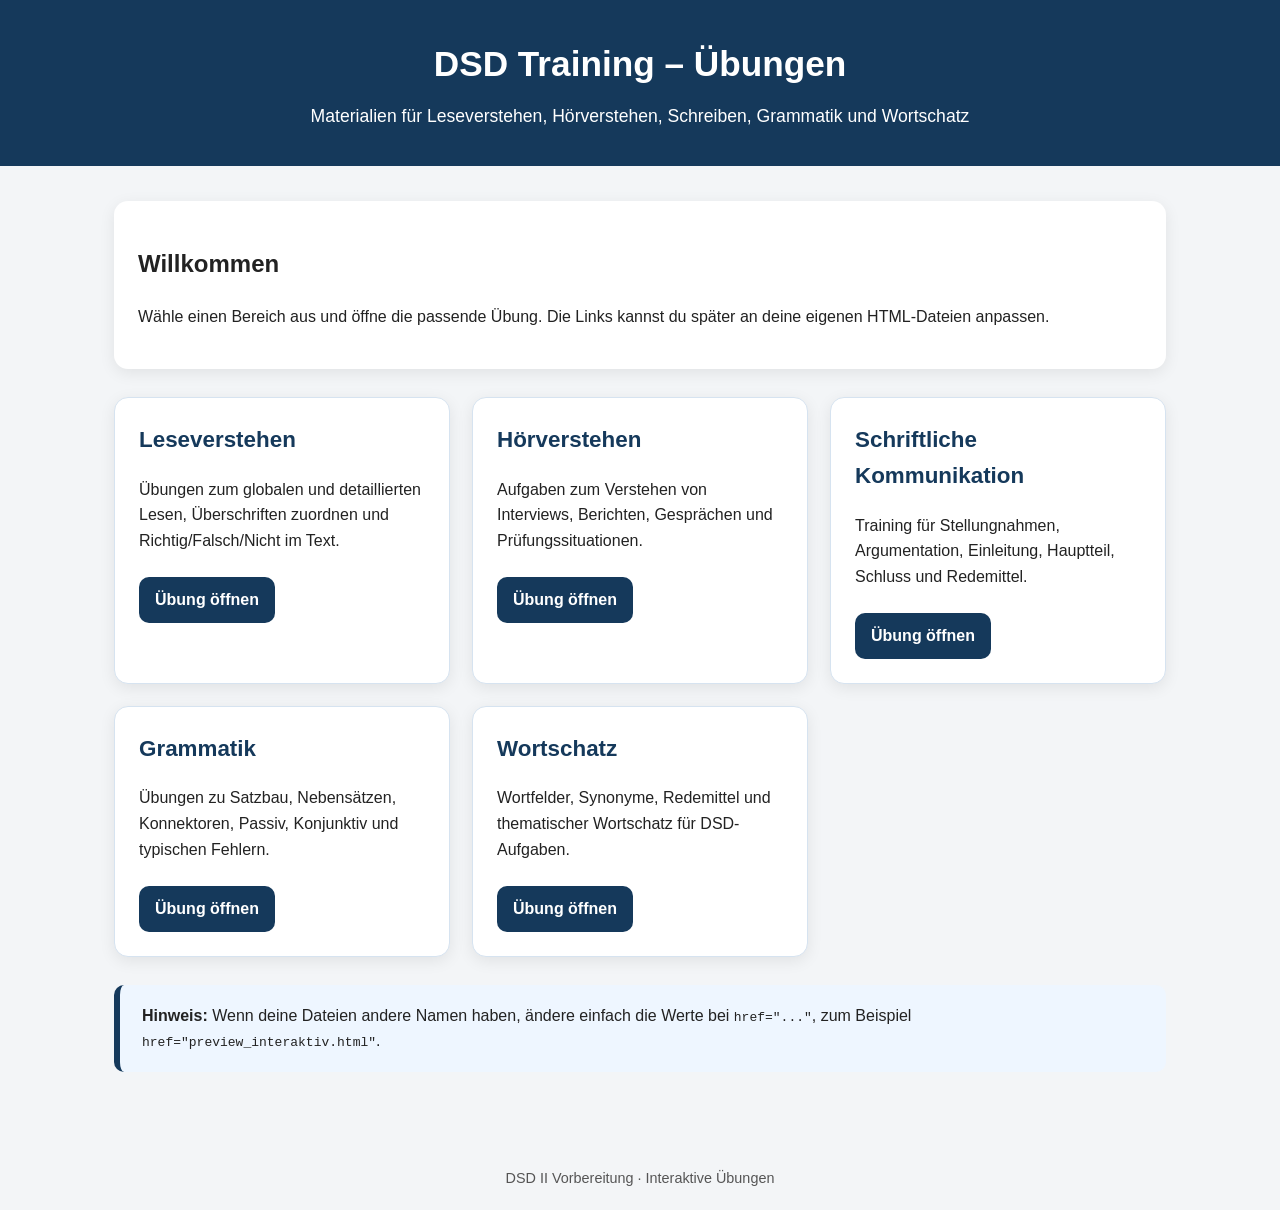
==== index.html @ 5b8ae86b "Add files via upload" ====
<!DOCTYPE html>
<html lang="de">
<head>
  <meta charset="UTF-8" />
  <meta name="viewport" content="width=device-width, initial-scale=1.0" />
  <title>DSD Training – Übungen</title>
  <style>
    :root {
      --blue: #15395b;
      --light-blue: #eef6ff;
      --border: #d6e3f0;
      --text: #222;
      --bg: #f3f5f7;
      --white: #ffffff;
    }

    * {
      box-sizing: border-box;
    }

    body {
      margin: 0;
      font-family: Arial, sans-serif;
      background: var(--bg);
      color: var(--text);
      line-height: 1.6;
    }

    header {
      background: var(--blue);
      color: white;
      padding: 36px 40px;
      text-align: center;
    }

    header h1 {
      margin: 0;
      font-size: 2.2rem;
    }

    header p {
      margin: 10px 0 0;
      font-size: 1.1rem;
    }

    main {
      max-width: 1100px;
      margin: 35px auto;
      padding: 0 24px 40px;
    }

    .intro {
      background: white;
      border-radius: 14px;
      padding: 24px;
      margin-bottom: 28px;
      box-shadow: 0 4px 16px rgba(0,0,0,0.08);
    }

    .grid {
      display: grid;
      grid-template-columns: repeat(auto-fit, minmax(250px, 1fr));
      gap: 22px;
    }

    .card {
      background: white;
      border-radius: 14px;
      padding: 24px;
      border: 1px solid var(--border);
      box-shadow: 0 4px 16px rgba(0,0,0,0.08);
      transition: transform 0.2s ease, box-shadow 0.2s ease;
    }

    .card:hover {
      transform: translateY(-4px);
      box-shadow: 0 8px 22px rgba(0,0,0,0.12);
    }

    .card h2 {
      margin-top: 0;
      color: var(--blue);
      font-size: 1.4rem;
    }

    .card p {
      min-height: 75px;
    }

    .button {
      display: inline-block;
      background: var(--blue);
      color: white;
      text-decoration: none;
      padding: 10px 16px;
      border-radius: 10px;
      font-weight: bold;
      margin-top: 8px;
    }

    .button:hover {
      background: #0f2b45;
    }

    .note {
      margin-top: 28px;
      padding: 18px 22px;
      background: var(--light-blue);
      border-left: 6px solid var(--blue);
      border-radius: 10px;
    }

    footer {
      text-align: center;
      color: #555;
      padding: 20px;
      font-size: 0.9rem;
    }

    @media print {
      body {
        background: white;
      }

      .card, .intro {
        box-shadow: none;
      }

      .button {
        display: none;
      }
    }
  </style>
</head>

<body>
  <header>
    <h1>DSD Training – Übungen</h1>
    <p>Materialien für Leseverstehen, Hörverstehen, Schreiben, Grammatik und Wortschatz</p>
  </header>

  <main>
    <section class="intro">
      <h2>Willkommen</h2>
      <p>
        Wähle einen Bereich aus und öffne die passende Übung. 
        Die Links kannst du später an deine eigenen HTML-Dateien anpassen.
      </p>
    </section>

    <section class="grid">
      <div class="card">
        <h2>Leseverstehen</h2>
        <p>Übungen zum globalen und detaillierten Lesen, Überschriften zuordnen und Richtig/Falsch/Nicht im Text.</p>
        <a class="button" href="leseverstehen.html">Übung öffnen</a>
      </div>

      <div class="card">
        <h2>Hörverstehen</h2>
        <p>Aufgaben zum Verstehen von Interviews, Berichten, Gesprächen und Prüfungssituationen.</p>
        <a class="button" href="hoerverstehen.html">Übung öffnen</a>
      </div>

      <div class="card">
        <h2>Schriftliche Kommunikation</h2>
        <p>Training für Stellungnahmen, Argumentation, Einleitung, Hauptteil, Schluss und Redemittel.</p>
        <a class="button" href="schriftliche-kommunikation.html">Übung öffnen</a>
      </div>

      <div class="card">
        <h2>Grammatik</h2>
        <p>Übungen zu Satzbau, Nebensätzen, Konnektoren, Passiv, Konjunktiv und typischen Fehlern.</p>
        <a class="button" href="grammatik.html">Übung öffnen</a>
      </div>

      <div class="card">
        <h2>Wortschatz</h2>
        <p>Wortfelder, Synonyme, Redemittel und thematischer Wortschatz für DSD-Aufgaben.</p>
        <a class="button" href="wortschatz.html">Übung öffnen</a>
      </div>
    </section>

    <section class="note">
      <strong>Hinweis:</strong> Wenn deine Dateien andere Namen haben, ändere einfach die Werte bei 
      <code>href="..."</code>, zum Beispiel <code>href="preview_interaktiv.html"</code>.
    </section>
  </main>

  <footer>
    DSD II Vorbereitung · Interaktive Übungen
  </footer>
</body>
</html>
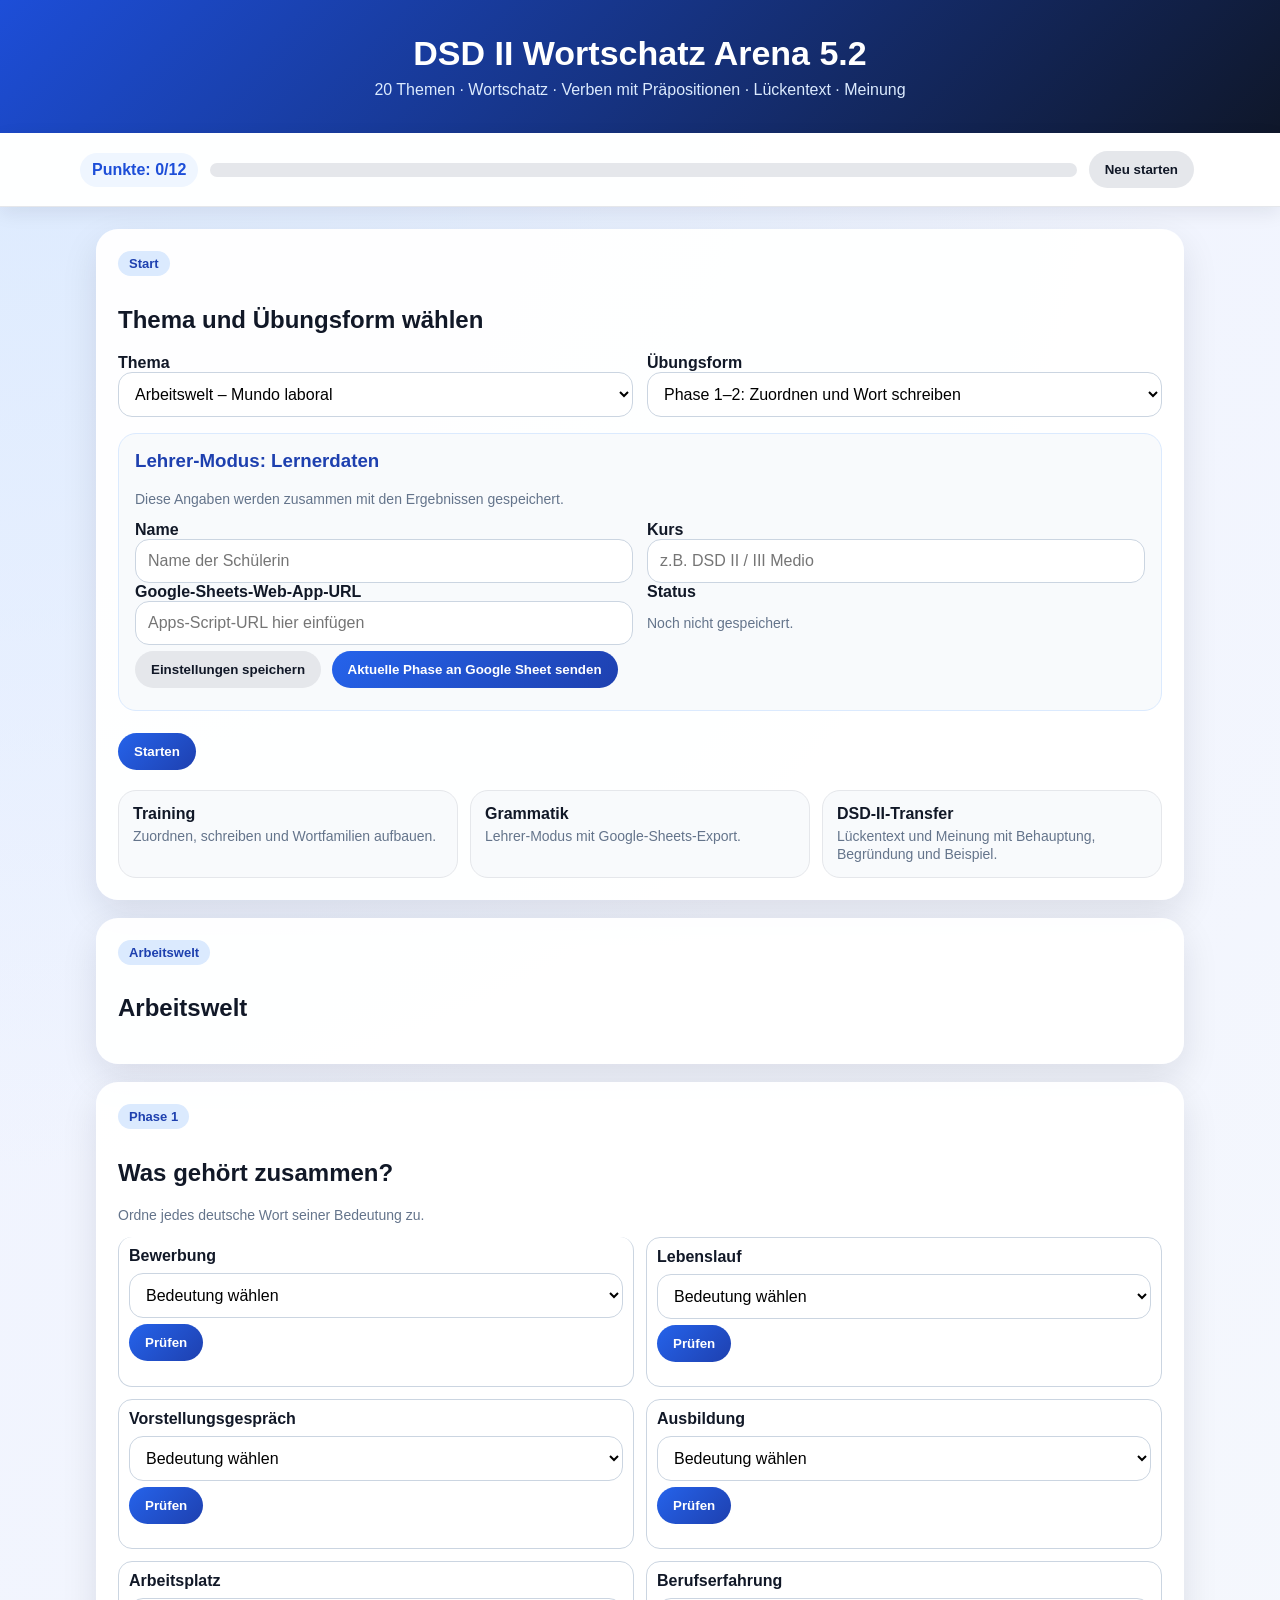
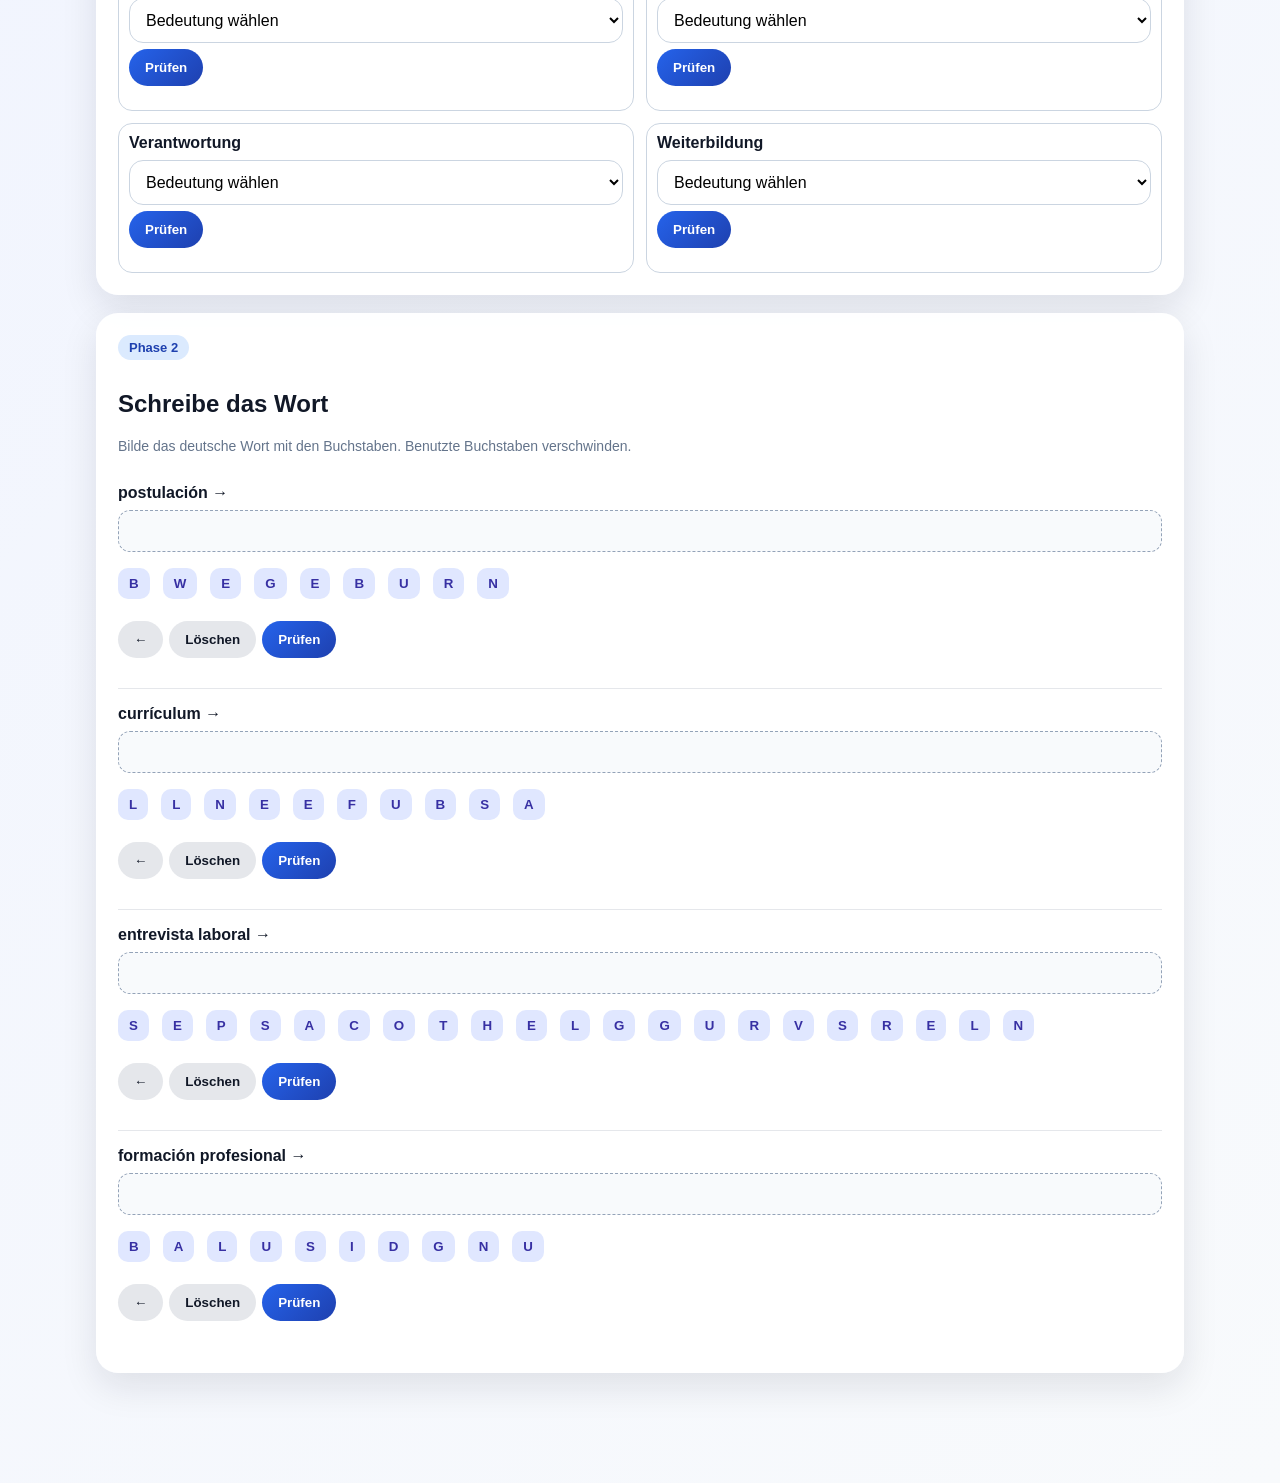
==== commit 3fc219c9: "trainer" ====
--- a/index.html
+++ b/index.html
@@ -1,193 +1,47 @@
 <!DOCTYPE html>
 <html lang="de">
 <head>
-  <meta charset="UTF-8" />
-  <meta name="viewport" content="width=device-width, initial-scale=1.0" />
-  <title>DSD Training – Übungen</title>
-  <style>
-    :root {
-      --blue: #15395b;
-      --light-blue: #eef6ff;
-      --border: #d6e3f0;
-      --text: #222;
-      --bg: #f3f5f7;
-      --white: #ffffff;
-    }
-
-    * {
-      box-sizing: border-box;
-    }
-
-    body {
-      margin: 0;
-      font-family: Arial, sans-serif;
-      background: var(--bg);
-      color: var(--text);
-      line-height: 1.6;
-    }
-
-    header {
-      background: var(--blue);
-      color: white;
-      padding: 36px 40px;
-      text-align: center;
-    }
-
-    header h1 {
-      margin: 0;
-      font-size: 2.2rem;
-    }
-
-    header p {
-      margin: 10px 0 0;
-      font-size: 1.1rem;
-    }
-
-    main {
-      max-width: 1100px;
-      margin: 35px auto;
-      padding: 0 24px 40px;
-    }
-
-    .intro {
-      background: white;
-      border-radius: 14px;
-      padding: 24px;
-      margin-bottom: 28px;
-      box-shadow: 0 4px 16px rgba(0,0,0,0.08);
-    }
-
-    .grid {
-      display: grid;
-      grid-template-columns: repeat(auto-fit, minmax(250px, 1fr));
-      gap: 22px;
-    }
-
-    .card {
-      background: white;
-      border-radius: 14px;
-      padding: 24px;
-      border: 1px solid var(--border);
-      box-shadow: 0 4px 16px rgba(0,0,0,0.08);
-      transition: transform 0.2s ease, box-shadow 0.2s ease;
-    }
-
-    .card:hover {
-      transform: translateY(-4px);
-      box-shadow: 0 8px 22px rgba(0,0,0,0.12);
-    }
-
-    .card h2 {
-      margin-top: 0;
-      color: var(--blue);
-      font-size: 1.4rem;
-    }
-
-    .card p {
-      min-height: 75px;
-    }
-
-    .button {
-      display: inline-block;
-      background: var(--blue);
-      color: white;
-      text-decoration: none;
-      padding: 10px 16px;
-      border-radius: 10px;
-      font-weight: bold;
-      margin-top: 8px;
-    }
-
-    .button:hover {
-      background: #0f2b45;
-    }
-
-    .note {
-      margin-top: 28px;
-      padding: 18px 22px;
-      background: var(--light-blue);
-      border-left: 6px solid var(--blue);
-      border-radius: 10px;
-    }
-
-    footer {
-      text-align: center;
-      color: #555;
-      padding: 20px;
-      font-size: 0.9rem;
-    }
-
-    @media print {
-      body {
-        background: white;
-      }
-
-      .card, .intro {
-        box-shadow: none;
-      }
-
-      .button {
-        display: none;
-      }
-    }
-  </style>
+<meta charset="UTF-8"><meta name="viewport" content="width=device-width, initial-scale=1.0">
+<title>DSD II Wortschatz Arena 5.2</title>
+<link rel="stylesheet" href="css/style.css">
 </head>
-
 <body>
-  <header>
-    <h1>DSD Training – Übungen</h1>
-    <p>Materialien für Leseverstehen, Hörverstehen, Schreiben, Grammatik und Wortschatz</p>
-  </header>
-
-  <main>
-    <section class="intro">
-      <h2>Willkommen</h2>
-      <p>
-        Wähle einen Bereich aus und öffne die passende Übung. 
-        Die Links kannst du später an deine eigenen HTML-Dateien anpassen.
-      </p>
-    </section>
-
-    <section class="grid">
-      <div class="card">
-        <h2>Leseverstehen</h2>
-        <p>Übungen zum globalen und detaillierten Lesen, Überschriften zuordnen und Richtig/Falsch/Nicht im Text.</p>
-        <a class="button" href="leseverstehen.html">Übung öffnen</a>
-      </div>
-
-      <div class="card">
-        <h2>Hörverstehen</h2>
-        <p>Aufgaben zum Verstehen von Interviews, Berichten, Gesprächen und Prüfungssituationen.</p>
-        <a class="button" href="hoerverstehen.html">Übung öffnen</a>
-      </div>
-
-      <div class="card">
-        <h2>Schriftliche Kommunikation</h2>
-        <p>Training für Stellungnahmen, Argumentation, Einleitung, Hauptteil, Schluss und Redemittel.</p>
-        <a class="button" href="schriftliche-kommunikation.html">Übung öffnen</a>
-      </div>
-
-      <div class="card">
-        <h2>Grammatik</h2>
-        <p>Übungen zu Satzbau, Nebensätzen, Konnektoren, Passiv, Konjunktiv und typischen Fehlern.</p>
-        <a class="button" href="grammatik.html">Übung öffnen</a>
-      </div>
-
-      <div class="card">
-        <h2>Wortschatz</h2>
-        <p>Wortfelder, Synonyme, Redemittel und thematischer Wortschatz für DSD-Aufgaben.</p>
-        <a class="button" href="wortschatz.html">Übung öffnen</a>
-      </div>
-    </section>
-
-    <section class="note">
-      <strong>Hinweis:</strong> Wenn deine Dateien andere Namen haben, ändere einfach die Werte bei 
-      <code>href="..."</code>, zum Beispiel <code>href="preview_interaktiv.html"</code>.
-    </section>
-  </main>
-
-  <footer>
-    DSD II Vorbereitung · Interaktive Übungen
-  </footer>
+<header><h1>DSD II Wortschatz Arena 5.2</h1><p>20 Themen · Wortschatz · Verben mit Präpositionen · Lückentext · Meinung</p></header>
+<div class="scoreBox"><div class="scoreInner"><span class="pill">Punkte: <span id="score">0</span>/<span id="total">0</span></span><div class="progress"><div id="bar" class="bar"></div></div><button class="secondary" onclick="resetCurrent()">Neu starten</button></div></div>
+<main>
+<section class="card"><span class="badge">Start</span><h2>Thema und Übungsform wählen</h2>
+<div class="controls"><div><label><strong>Thema</strong></label><select id="themeSelect"></select></div><div><label><strong>Übungsform</strong></label><select id="modeSelect">
+<option value="training">Phase 1–2: Zuordnen und Wort schreiben</option>
+<option value="families">Phase 3: Wortfamilien</option>
+<option value="prep">Phase 4: Verben mit Präpositionen</option>
+<option value="memory">Phase 5: Memory</option>
+<option value="crossword">Phase 6: Wortkreuzrätsel</option>
+<option value="exam">Phase 7: Lückentext</option>
+<option value="mini">Phase 8: Meinung schreiben</option>
+</select></div></div>
+<section class="studentBox">
+<h3>Lehrer-Modus: Lernerdaten</h3>
+<p class="small">Diese Angaben werden zusammen mit den Ergebnissen gespeichert.</p>
+<div class="controls">
+  <div><label><strong>Name</strong></label><input id="studentName" placeholder="Name der Schülerin"></div>
+  <div><label><strong>Kurs</strong></label><input id="studentCourse" placeholder="z.B. DSD II / III Medio"></div>
+</div>
+<div class="controls">
+  <div><label><strong>Google-Sheets-Web-App-URL</strong></label><input id="sheetUrl" placeholder="Apps-Script-URL hier einfügen"></div>
+  <div><label><strong>Status</strong></label><p id="saveStatus" class="small">Noch nicht gespeichert.</p></div>
+</div>
+<button class="secondary" onclick="saveSettings()">Einstellungen speichern</button>
+<button class="primary" onclick="sendCurrentResults()">Aktuelle Phase an Google Sheet senden</button>
+</section>
+<button class="primary" onclick="render()">Starten</button>
+<div class="modeCards">
+<div class="modeCard"><strong>Training</strong><span>Zuordnen, schreiben und Wortfamilien aufbauen.</span></div>
+<div class="modeCard"><strong>Grammatik</strong><span>Lehrer-Modus mit Google-Sheets-Export.</span></div>
+<div class="modeCard"><strong>DSD-II-Transfer</strong><span>Lückentext und Meinung mit Behauptung, Begründung und Beispiel.</span></div>
+</div></section>
+<section id="content"></section>
+</main>
+<script src="data/themes.js"></script>
+<script src="js/app.js"></script>
 </body>
-</html>
+</html>
--- a/css/style.css
+++ b/css/style.css
@@ -0,0 +1,23 @@
+:root{--blue:#2563eb;--green:#16a34a;--red:#dc2626;--purple:#7c3aed;--line:#e5e7eb;--muted:#64748b}
+*{box-sizing:border-box}body{margin:0;font-family:Arial,Helvetica,sans-serif;background:radial-gradient(circle at top left,#dbeafe,transparent 35%),linear-gradient(135deg,#eef2ff,#f8fafc);color:#111827}
+header{background:linear-gradient(135deg,#1d4ed8,#0f172a);color:white;padding:34px 18px;text-align:center}header h1{margin:0;font-size:34px}header p{margin:8px 0 0;color:#dbeafe}
+main{max-width:1120px;margin:22px auto;padding:0 16px 70px}.card{background:rgba(255,255,255,.97);border-radius:22px;padding:22px;margin-bottom:18px;box-shadow:0 14px 36px rgba(15,23,42,.10)}
+.controls{display:grid;grid-template-columns:1fr 1fr;gap:14px}@media(max-width:760px){.controls{grid-template-columns:1fr}}select,input,textarea{width:100%;padding:12px;border:1px solid #cbd5e1;border-radius:14px;font-size:16px;background:white}
+button{border:0;border-radius:999px;padding:11px 16px;font-weight:800;cursor:pointer;margin:6px 6px 6px 0}.primary{background:linear-gradient(135deg,#2563eb,#1e40af);color:white}.secondary{background:#e5e7eb;color:#111827}.hint{background:#ede9fe;color:#5b21b6}
+.badge{display:inline-block;background:#dbeafe;color:#1e40af;border-radius:999px;padding:5px 11px;font-weight:800;font-size:13px;margin-bottom:10px}.small{font-size:14px;color:var(--muted)}
+.scoreBox{position:sticky;top:0;z-index:20;background:rgba(255,255,255,.96);border-bottom:1px solid #e5e7eb;padding:12px 16px;box-shadow:0 6px 18px rgba(15,23,42,.08)}.scoreInner{max-width:1120px;margin:auto;display:flex;gap:12px;align-items:center;justify-content:space-between;flex-wrap:wrap}.pill{background:#eff6ff;color:#1d4ed8;border-radius:999px;padding:8px 12px;font-weight:800}.progress{height:14px;background:#e5e7eb;border-radius:999px;overflow:hidden;flex:1;min-width:220px}.bar{height:100%;width:0%;background:linear-gradient(90deg,#22c55e,#2563eb)}
+.task{border-top:1px solid var(--line);padding:16px 0}.task:first-of-type{border-top:0}.question{font-weight:800;margin-bottom:8px}.feedback{font-weight:800;margin-top:8px}.correct{color:var(--green)}.wrong{color:var(--red)}
+.modeCards{display:grid;grid-template-columns:repeat(3,1fr);gap:12px;margin-top:14px}@media(max-width:900px){.modeCards{grid-template-columns:1fr}}.modeCard{border:1px solid #e5e7eb;border-radius:18px;padding:14px;background:#f8fafc}.modeCard strong{display:block;margin-bottom:4px}.modeCard span{color:#64748b;font-size:14px}
+.matchGrid{display:grid;grid-template-columns:1fr 1fr;gap:12px}@media(max-width:760px){.matchGrid{grid-template-columns:1fr}}.matchItem{border:1px solid #cbd5e1;border-radius:14px;background:white;padding:10px}.matchItem select{margin-top:8px}
+.letterChoices{display:flex;flex-wrap:wrap;gap:7px;margin:10px 0}.letterChoices button{border-radius:10px;padding:8px 11px;background:#e0e7ff;color:#3730a3}.letterChoices button:disabled{visibility:hidden}.answerBox{min-height:42px;background:#f8fafc;border:1px dashed #94a3b8;border-radius:12px;padding:9px;font-size:20px;font-weight:900;letter-spacing:1px}
+.familyTable{width:100%;border-collapse:separate;border-spacing:0 8px}.familyTable th{text-align:left;color:#475569}.familyTable td,.familyTable th{padding:8px}.familyTable input{min-width:150px}
+.memoryGrid{display:grid;grid-template-columns:repeat(4,1fr);gap:11px;margin-top:14px}@media(max-width:760px){.memoryGrid{grid-template-columns:repeat(2,1fr)}}.memCard{min-height:88px;border:2px solid #cbd5e1;border-radius:18px;background:white;display:flex;align-items:center;justify-content:center;text-align:center;padding:10px;font-weight:800;cursor:pointer}.memCard.hidden{background:linear-gradient(135deg,#2563eb,#7c3aed);color:transparent}.memCard.hidden:after{content:"?";color:white;font-size:30px}.memCard.matched{background:#dcfce7;border-color:#16a34a;color:#166534;cursor:default}
+.stage{display:flex;gap:10px;flex-wrap:wrap;margin:12px 0}.stage span{background:#f8fafc;border:1px solid #dbeafe;border-radius:999px;padding:7px 10px;font-weight:700;color:#1e40af}
+.crossWrap{overflow-x:auto;margin-top:14px;padding-bottom:8px}.crossWord{display:grid;gap:10px;min-width:max-content}.crossRow{display:flex;align-items:center;gap:5px}.rowNum{width:24px;height:24px;border-radius:50%;background:#1d4ed8;color:white;display:flex;align-items:center;justify-content:center;font-size:11px;font-weight:900;flex-shrink:0}.letterBox{width:30px;height:34px;border:2px solid #cbd5e1;border-radius:7px;text-align:center;text-transform:uppercase;font-weight:900;font-size:16px;background:white;padding:0}.letterBox.fixed{background:#dbeafe;border-color:#2563eb;color:#1e40af}.letterBox.ok{background:#dcfce7;border-color:#16a34a}.letterBox.bad{background:#fee2e2;border-color:#ef4444}.clues li{margin-bottom:8px}#showSolutionBtn{display:none}
+.wordbank span{display:inline-block;background:#eef2ff;color:#3730a3;border-radius:999px;padding:6px 10px;margin:4px;font-weight:800}.lueckenText{font-size:17px;line-height:1.9}.inlineBlank{display:inline-block;width:180px;margin:0 4px}.inlineBlank input{padding:7px;border-radius:10px}
+.prepCard{border:1px solid #cbd5e1;background:white;border-radius:16px;padding:14px;margin:12px 0}.case{display:inline-block;background:#fef3c7;color:#92400e;border-radius:999px;padding:4px 9px;font-weight:800;margin-left:6px}.prepSolution{display:none;margin-top:10px;background:#f8fafc;border-left:5px solid var(--blue);padding:10px;border-radius:10px}
+textarea{min-height:130px}
+.studentBox{background:#f8fafc;border:1px solid #dbeafe;border-radius:18px;padding:16px;margin:16px 0}
+.studentBox h3{margin-top:0;color:#1e40af}
+.saveOk{color:#16a34a;font-weight:800}
+.saveBad{color:#dc2626;font-weight:800}
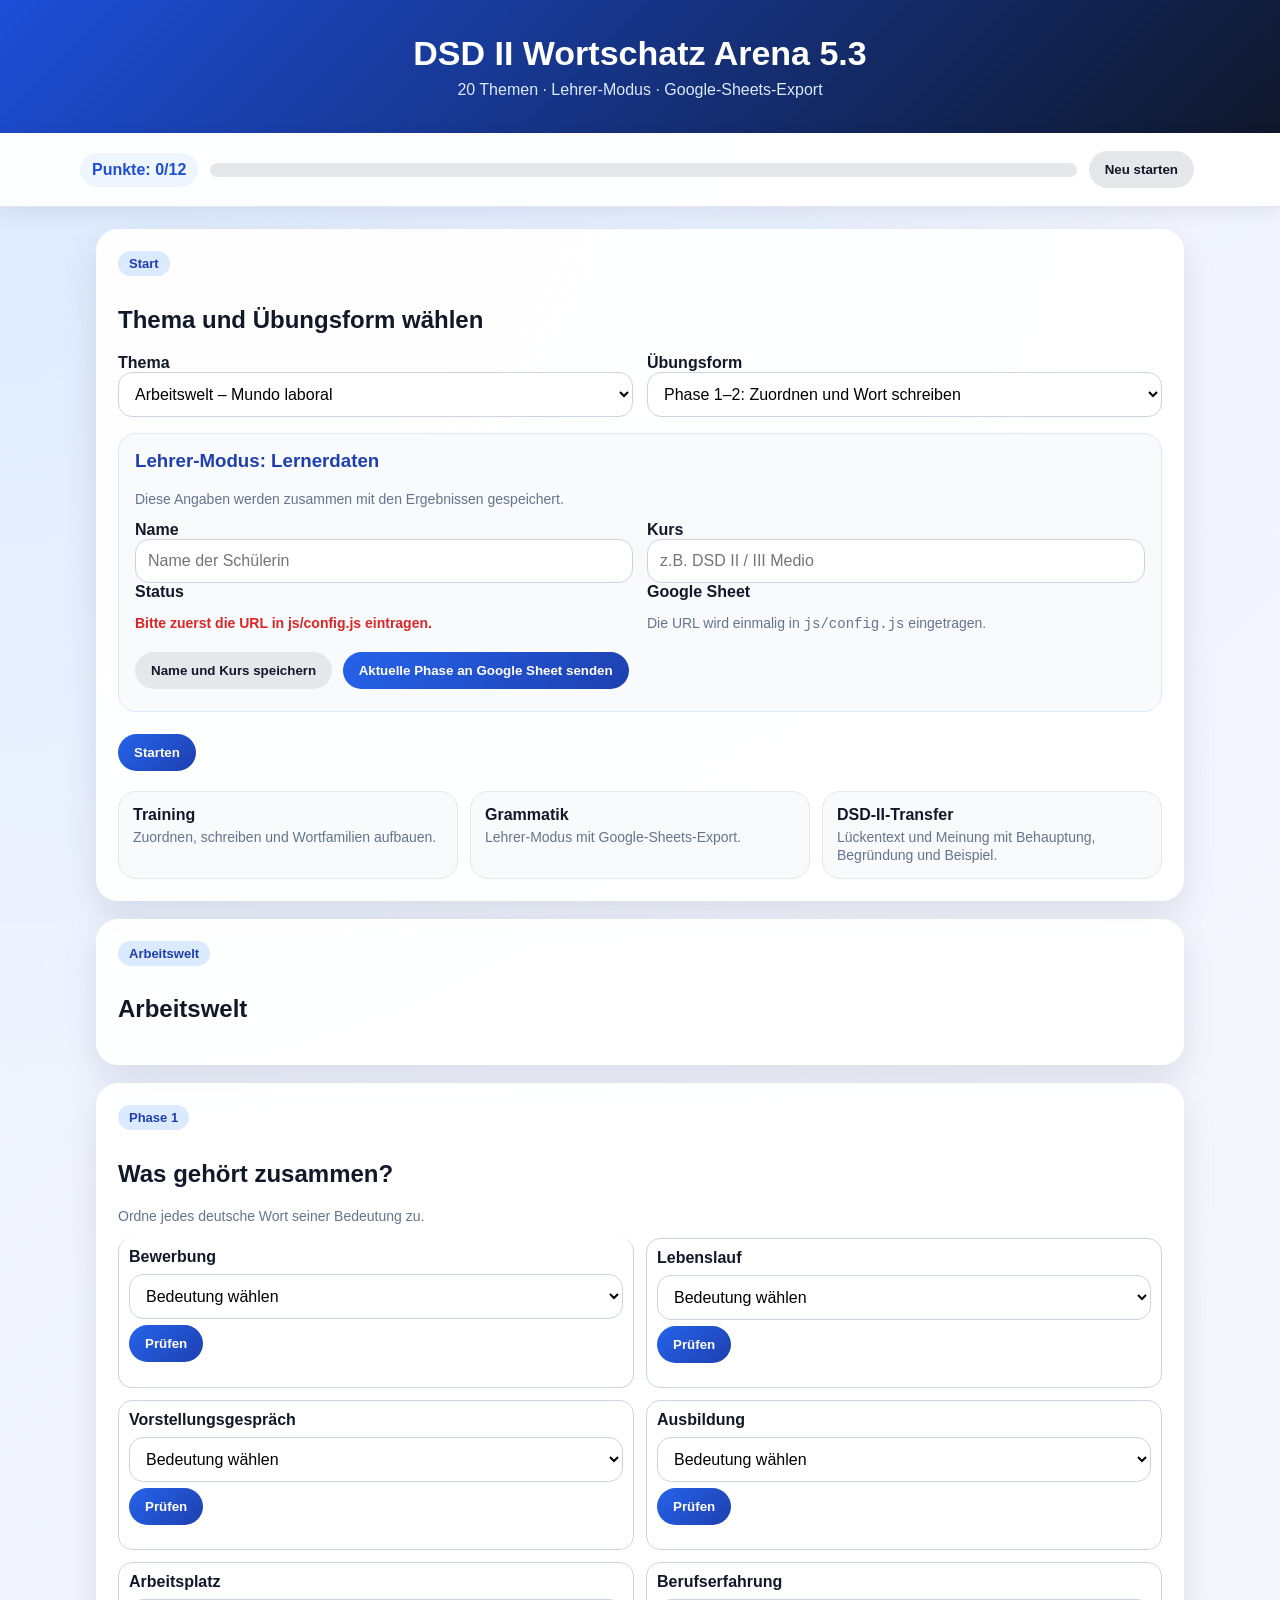
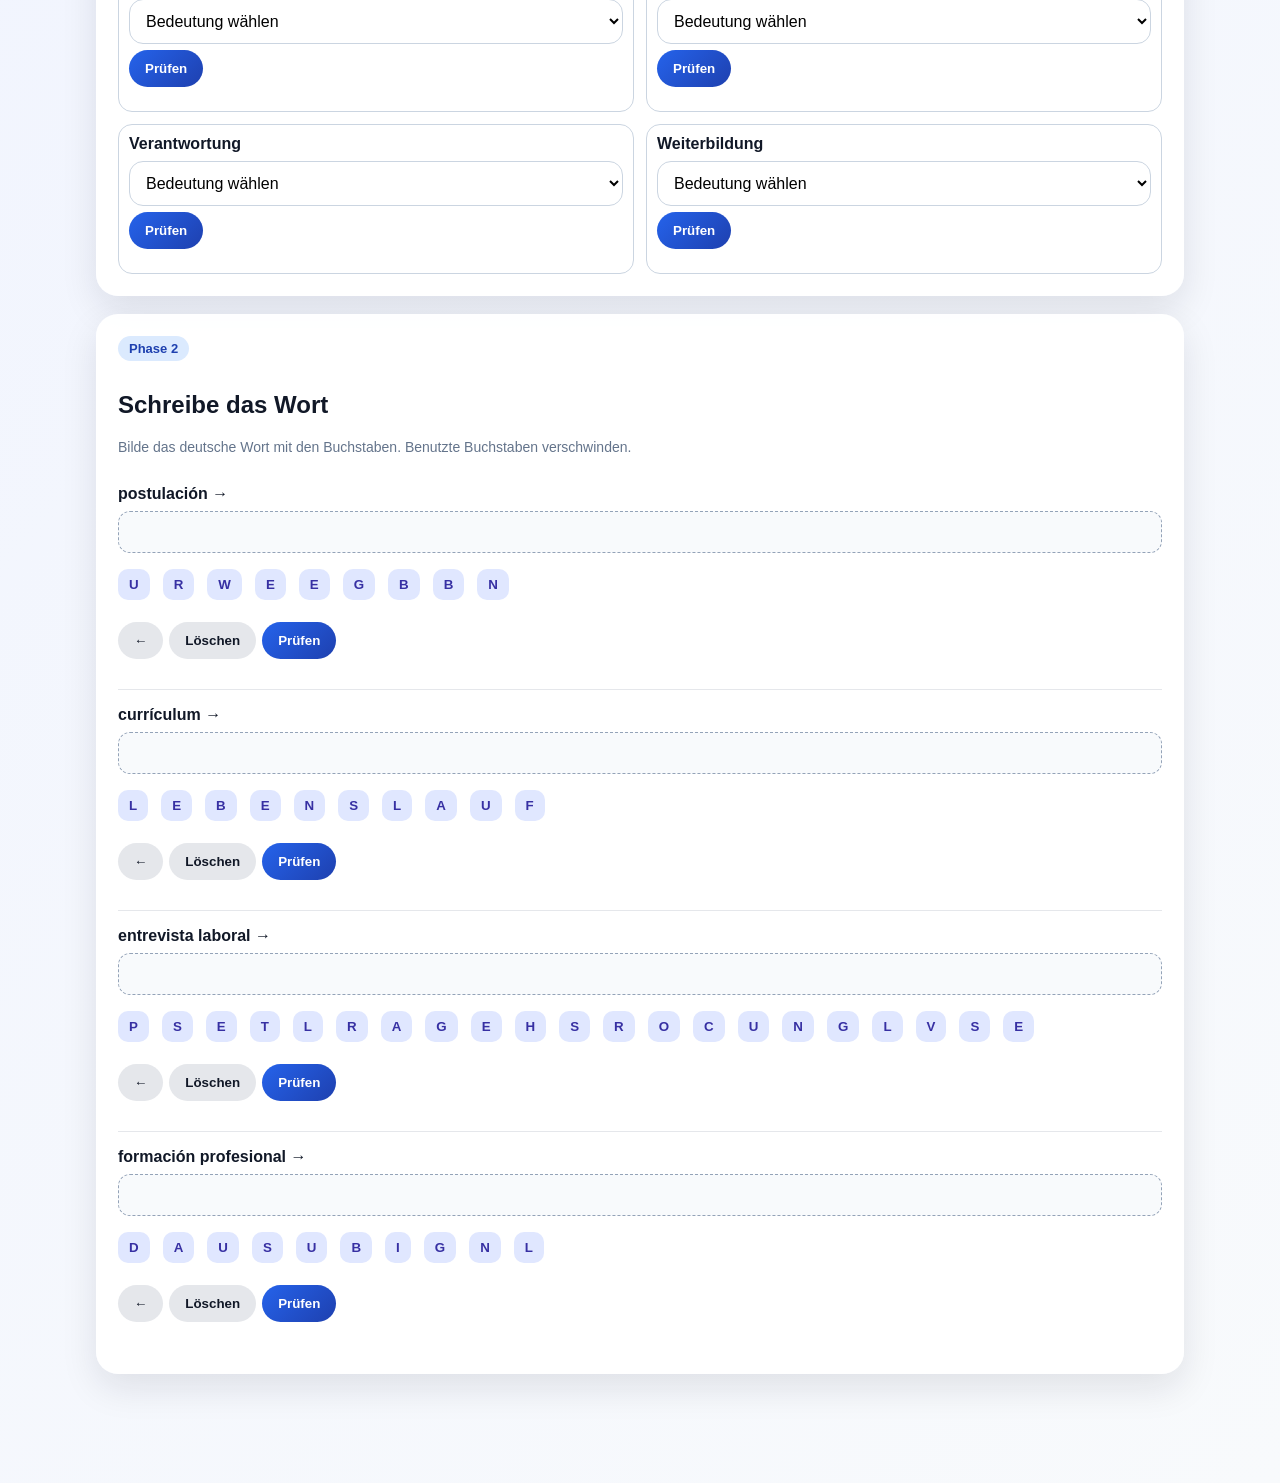
==== commit 1372ce2a: "5.3" ====
--- a/index.html
+++ b/index.html
@@ -2,11 +2,11 @@
 <html lang="de">
 <head>
 <meta charset="UTF-8"><meta name="viewport" content="width=device-width, initial-scale=1.0">
-<title>DSD II Wortschatz Arena 5.2</title>
+<title>DSD II Wortschatz Arena 5.3</title>
 <link rel="stylesheet" href="css/style.css">
 </head>
 <body>
-<header><h1>DSD II Wortschatz Arena 5.2</h1><p>20 Themen · Wortschatz · Verben mit Präpositionen · Lückentext · Meinung</p></header>
+<header><h1>DSD II Wortschatz Arena 5.3</h1><p>20 Themen · Lehrer-Modus · Google-Sheets-Export</p></header>
 <div class="scoreBox"><div class="scoreInner"><span class="pill">Punkte: <span id="score">0</span>/<span id="total">0</span></span><div class="progress"><div id="bar" class="bar"></div></div><button class="secondary" onclick="resetCurrent()">Neu starten</button></div></div>
 <main>
 <section class="card"><span class="badge">Start</span><h2>Thema und Übungsform wählen</h2>
@@ -27,10 +27,10 @@
   <div><label><strong>Kurs</strong></label><input id="studentCourse" placeholder="z.B. DSD II / III Medio"></div>
 </div>
 <div class="controls">
-  <div><label><strong>Google-Sheets-Web-App-URL</strong></label><input id="sheetUrl" placeholder="Apps-Script-URL hier einfügen"></div>
   <div><label><strong>Status</strong></label><p id="saveStatus" class="small">Noch nicht gespeichert.</p></div>
+  <div><label><strong>Google Sheet</strong></label><p class="small">Die URL wird einmalig in <code>js/config.js</code> eingetragen.</p></div>
 </div>
-<button class="secondary" onclick="saveSettings()">Einstellungen speichern</button>
+<button class="secondary" onclick="saveSettings()">Name und Kurs speichern</button>
 <button class="primary" onclick="sendCurrentResults()">Aktuelle Phase an Google Sheet senden</button>
 </section>
 <button class="primary" onclick="render()">Starten</button>
@@ -42,6 +42,7 @@
 <section id="content"></section>
 </main>
 <script src="data/themes.js"></script>
+<script src="js/config.js"></script>
 <script src="js/app.js"></script>
 </body>
 </html>
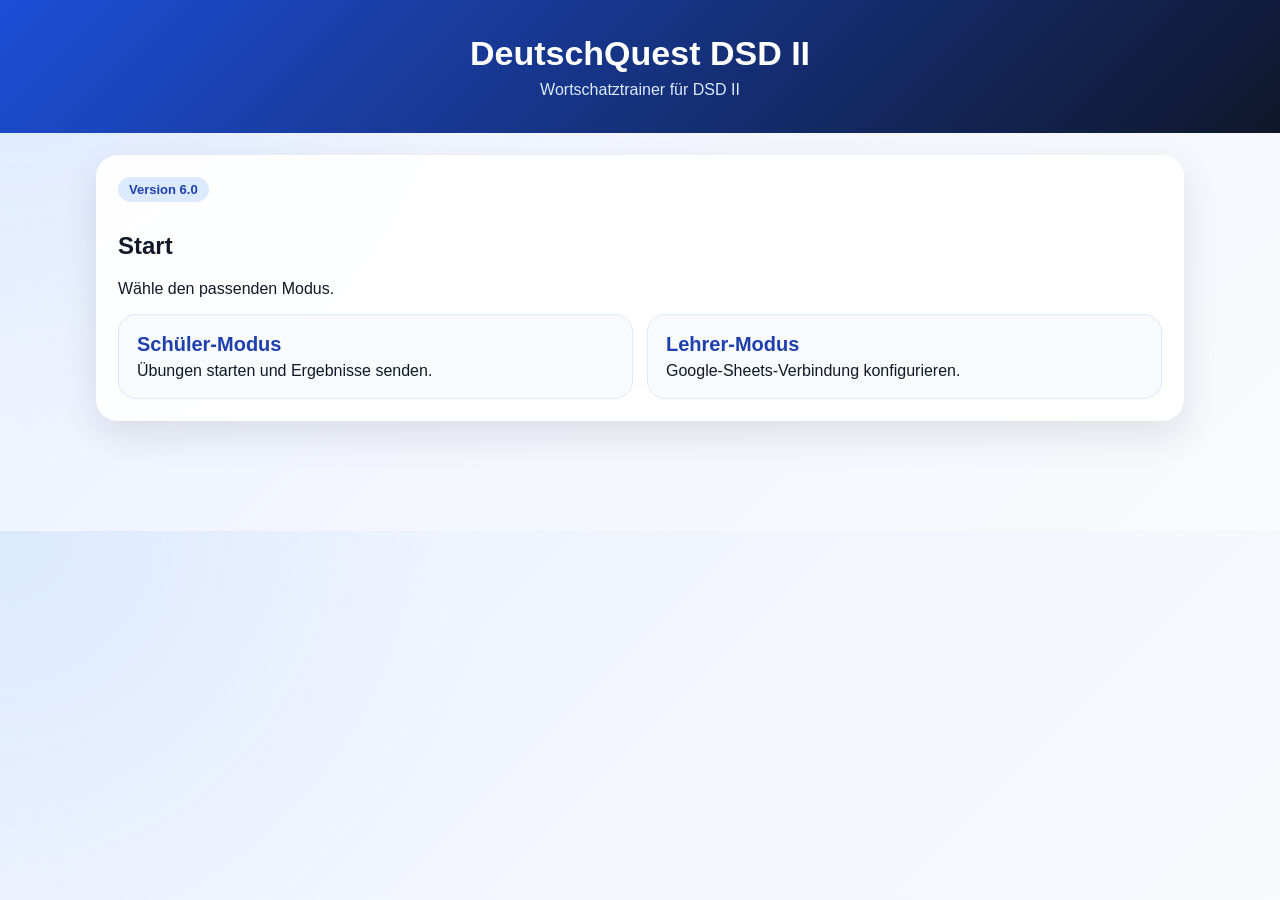
==== commit 414b8fb2: "6.0" ====
--- a/index.html
+++ b/index.html
@@ -1,48 +1,18 @@
 <!DOCTYPE html>
 <html lang="de">
-<head>
-<meta charset="UTF-8"><meta name="viewport" content="width=device-width, initial-scale=1.0">
-<title>DSD II Wortschatz Arena 5.3</title>
-<link rel="stylesheet" href="css/style.css">
-</head>
+<head><meta charset="UTF-8"><meta name="viewport" content="width=device-width, initial-scale=1.0"><title>DeutschQuest DSD II</title><link rel="stylesheet" href="css/style.css"></head>
 <body>
-<header><h1>DSD II Wortschatz Arena 5.3</h1><p>20 Themen · Lehrer-Modus · Google-Sheets-Export</p></header>
-<div class="scoreBox"><div class="scoreInner"><span class="pill">Punkte: <span id="score">0</span>/<span id="total">0</span></span><div class="progress"><div id="bar" class="bar"></div></div><button class="secondary" onclick="resetCurrent()">Neu starten</button></div></div>
+<header><h1>DeutschQuest DSD II</h1><p>Wortschatztrainer für DSD II</p></header>
 <main>
-<section class="card"><span class="badge">Start</span><h2>Thema und Übungsform wählen</h2>
-<div class="controls"><div><label><strong>Thema</strong></label><select id="themeSelect"></select></div><div><label><strong>Übungsform</strong></label><select id="modeSelect">
-<option value="training">Phase 1–2: Zuordnen und Wort schreiben</option>
-<option value="families">Phase 3: Wortfamilien</option>
-<option value="prep">Phase 4: Verben mit Präpositionen</option>
-<option value="memory">Phase 5: Memory</option>
-<option value="crossword">Phase 6: Wortkreuzrätsel</option>
-<option value="exam">Phase 7: Lückentext</option>
-<option value="mini">Phase 8: Meinung schreiben</option>
-</select></div></div>
-<section class="studentBox">
-<h3>Lehrer-Modus: Lernerdaten</h3>
-<p class="small">Diese Angaben werden zusammen mit den Ergebnissen gespeichert.</p>
-<div class="controls">
-  <div><label><strong>Name</strong></label><input id="studentName" placeholder="Name der Schülerin"></div>
-  <div><label><strong>Kurs</strong></label><input id="studentCourse" placeholder="z.B. DSD II / III Medio"></div>
+<section class="card">
+<span class="badge">Version 6.0</span>
+<h2>Start</h2>
+<p>Wähle den passenden Modus.</p>
+<div class="navGrid">
+<a class="navCard" href="student.html"><strong>Schüler-Modus</strong><span>Übungen starten und Ergebnisse senden.</span></a>
+<a class="navCard" href="teacher.html"><strong>Lehrer-Modus</strong><span>Google-Sheets-Verbindung konfigurieren.</span></a>
 </div>
-<div class="controls">
-  <div><label><strong>Status</strong></label><p id="saveStatus" class="small">Noch nicht gespeichert.</p></div>
-  <div><label><strong>Google Sheet</strong></label><p class="small">Die URL wird einmalig in <code>js/config.js</code> eingetragen.</p></div>
-</div>
-<button class="secondary" onclick="saveSettings()">Name und Kurs speichern</button>
-<button class="primary" onclick="sendCurrentResults()">Aktuelle Phase an Google Sheet senden</button>
 </section>
-<button class="primary" onclick="render()">Starten</button>
-<div class="modeCards">
-<div class="modeCard"><strong>Training</strong><span>Zuordnen, schreiben und Wortfamilien aufbauen.</span></div>
-<div class="modeCard"><strong>Grammatik</strong><span>Lehrer-Modus mit Google-Sheets-Export.</span></div>
-<div class="modeCard"><strong>DSD-II-Transfer</strong><span>Lückentext und Meinung mit Behauptung, Begründung und Beispiel.</span></div>
-</div></section>
-<section id="content"></section>
 </main>
-<script src="data/themes.js"></script>
-<script src="js/config.js"></script>
-<script src="js/app.js"></script>
 </body>
 </html>
--- a/css/style.css
+++ b/css/style.css
@@ -1,13 +1,13 @@
-:root{--blue:#2563eb;--green:#16a34a;--red:#dc2626;--purple:#7c3aed;--line:#e5e7eb;--muted:#64748b}
+:root{--blue:#2563eb;--dark:#0f172a;--green:#16a34a;--red:#dc2626;--purple:#7c3aed;--line:#e5e7eb;--muted:#64748b;--bg:#f8fafc}
 *{box-sizing:border-box}body{margin:0;font-family:Arial,Helvetica,sans-serif;background:radial-gradient(circle at top left,#dbeafe,transparent 35%),linear-gradient(135deg,#eef2ff,#f8fafc);color:#111827}
 header{background:linear-gradient(135deg,#1d4ed8,#0f172a);color:white;padding:34px 18px;text-align:center}header h1{margin:0;font-size:34px}header p{margin:8px 0 0;color:#dbeafe}
 main{max-width:1120px;margin:22px auto;padding:0 16px 70px}.card{background:rgba(255,255,255,.97);border-radius:22px;padding:22px;margin-bottom:18px;box-shadow:0 14px 36px rgba(15,23,42,.10)}
 .controls{display:grid;grid-template-columns:1fr 1fr;gap:14px}@media(max-width:760px){.controls{grid-template-columns:1fr}}select,input,textarea{width:100%;padding:12px;border:1px solid #cbd5e1;border-radius:14px;font-size:16px;background:white}
 button{border:0;border-radius:999px;padding:11px 16px;font-weight:800;cursor:pointer;margin:6px 6px 6px 0}.primary{background:linear-gradient(135deg,#2563eb,#1e40af);color:white}.secondary{background:#e5e7eb;color:#111827}.hint{background:#ede9fe;color:#5b21b6}
-.badge{display:inline-block;background:#dbeafe;color:#1e40af;border-radius:999px;padding:5px 11px;font-weight:800;font-size:13px;margin-bottom:10px}.small{font-size:14px;color:var(--muted)}
+.badge{display:inline-block;background:#dbeafe;color:#1e40af;border-radius:999px;padding:5px 11px;font-weight:800;font-size:13px;margin-bottom:10px}.small{font-size:14px;color:var(--muted)}code{background:#e5e7eb;padding:2px 6px;border-radius:6px}
 .scoreBox{position:sticky;top:0;z-index:20;background:rgba(255,255,255,.96);border-bottom:1px solid #e5e7eb;padding:12px 16px;box-shadow:0 6px 18px rgba(15,23,42,.08)}.scoreInner{max-width:1120px;margin:auto;display:flex;gap:12px;align-items:center;justify-content:space-between;flex-wrap:wrap}.pill{background:#eff6ff;color:#1d4ed8;border-radius:999px;padding:8px 12px;font-weight:800}.progress{height:14px;background:#e5e7eb;border-radius:999px;overflow:hidden;flex:1;min-width:220px}.bar{height:100%;width:0%;background:linear-gradient(90deg,#22c55e,#2563eb)}
 .task{border-top:1px solid var(--line);padding:16px 0}.task:first-of-type{border-top:0}.question{font-weight:800;margin-bottom:8px}.feedback{font-weight:800;margin-top:8px}.correct{color:var(--green)}.wrong{color:var(--red)}
-.modeCards{display:grid;grid-template-columns:repeat(3,1fr);gap:12px;margin-top:14px}@media(max-width:900px){.modeCards{grid-template-columns:1fr}}.modeCard{border:1px solid #e5e7eb;border-radius:18px;padding:14px;background:#f8fafc}.modeCard strong{display:block;margin-bottom:4px}.modeCard span{color:#64748b;font-size:14px}
+.navGrid{display:grid;grid-template-columns:repeat(2,1fr);gap:14px;margin-top:16px}@media(max-width:760px){.navGrid{grid-template-columns:1fr}}.navCard{display:block;text-decoration:none;color:#111827;border:1px solid #dbeafe;border-radius:18px;padding:18px;background:#f8fafc}.navCard:hover{background:#eff6ff}.navCard strong{display:block;font-size:20px;margin-bottom:6px;color:#1e40af}
 .matchGrid{display:grid;grid-template-columns:1fr 1fr;gap:12px}@media(max-width:760px){.matchGrid{grid-template-columns:1fr}}.matchItem{border:1px solid #cbd5e1;border-radius:14px;background:white;padding:10px}.matchItem select{margin-top:8px}
 .letterChoices{display:flex;flex-wrap:wrap;gap:7px;margin:10px 0}.letterChoices button{border-radius:10px;padding:8px 11px;background:#e0e7ff;color:#3730a3}.letterChoices button:disabled{visibility:hidden}.answerBox{min-height:42px;background:#f8fafc;border:1px dashed #94a3b8;border-radius:12px;padding:9px;font-size:20px;font-weight:900;letter-spacing:1px}
 .familyTable{width:100%;border-collapse:separate;border-spacing:0 8px}.familyTable th{text-align:left;color:#475569}.familyTable td,.familyTable th{padding:8px}.familyTable input{min-width:150px}
@@ -16,8 +16,4 @@
 .crossWrap{overflow-x:auto;margin-top:14px;padding-bottom:8px}.crossWord{display:grid;gap:10px;min-width:max-content}.crossRow{display:flex;align-items:center;gap:5px}.rowNum{width:24px;height:24px;border-radius:50%;background:#1d4ed8;color:white;display:flex;align-items:center;justify-content:center;font-size:11px;font-weight:900;flex-shrink:0}.letterBox{width:30px;height:34px;border:2px solid #cbd5e1;border-radius:7px;text-align:center;text-transform:uppercase;font-weight:900;font-size:16px;background:white;padding:0}.letterBox.fixed{background:#dbeafe;border-color:#2563eb;color:#1e40af}.letterBox.ok{background:#dcfce7;border-color:#16a34a}.letterBox.bad{background:#fee2e2;border-color:#ef4444}.clues li{margin-bottom:8px}#showSolutionBtn{display:none}
 .wordbank span{display:inline-block;background:#eef2ff;color:#3730a3;border-radius:999px;padding:6px 10px;margin:4px;font-weight:800}.lueckenText{font-size:17px;line-height:1.9}.inlineBlank{display:inline-block;width:180px;margin:0 4px}.inlineBlank input{padding:7px;border-radius:10px}
 .prepCard{border:1px solid #cbd5e1;background:white;border-radius:16px;padding:14px;margin:12px 0}.case{display:inline-block;background:#fef3c7;color:#92400e;border-radius:999px;padding:4px 9px;font-weight:800;margin-left:6px}.prepSolution{display:none;margin-top:10px;background:#f8fafc;border-left:5px solid var(--blue);padding:10px;border-radius:10px}
-textarea{min-height:130px}
-.studentBox{background:#f8fafc;border:1px solid #dbeafe;border-radius:18px;padding:16px;margin:16px 0}
-.studentBox h3{margin-top:0;color:#1e40af}
-.saveOk{color:#16a34a;font-weight:800}
-.saveBad{color:#dc2626;font-weight:800}
+textarea{min-height:130px}.saveOk{color:#16a34a;font-weight:800}.saveBad{color:#dc2626;font-weight:800}
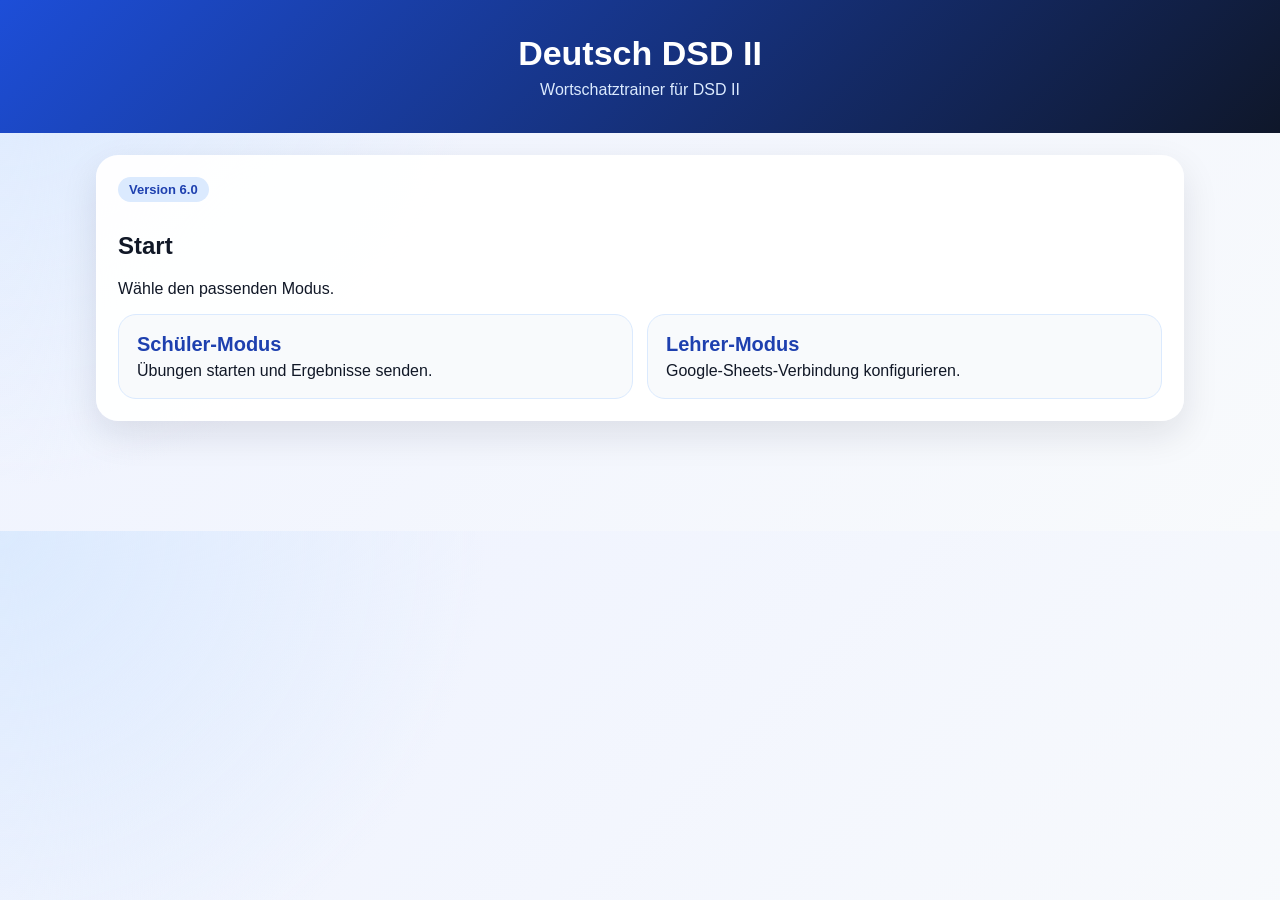
==== commit 26203c24: "Update header title from 'DeutschQuest' to 'Deutsch'" ====
--- a/index.html
+++ b/index.html
@@ -2,7 +2,7 @@
 <html lang="de">
 <head><meta charset="UTF-8"><meta name="viewport" content="width=device-width, initial-scale=1.0"><title>DeutschQuest DSD II</title><link rel="stylesheet" href="css/style.css"></head>
 <body>
-<header><h1>DeutschQuest DSD II</h1><p>Wortschatztrainer für DSD II</p></header>
+<header><h1>Deutsch DSD II</h1><p>Wortschatztrainer für DSD II</p></header>
 <main>
 <section class="card">
 <span class="badge">Version 6.0</span>
@@ -15,4 +15,4 @@
 </section>
 </main>
 </body>
-</html>+</html>
